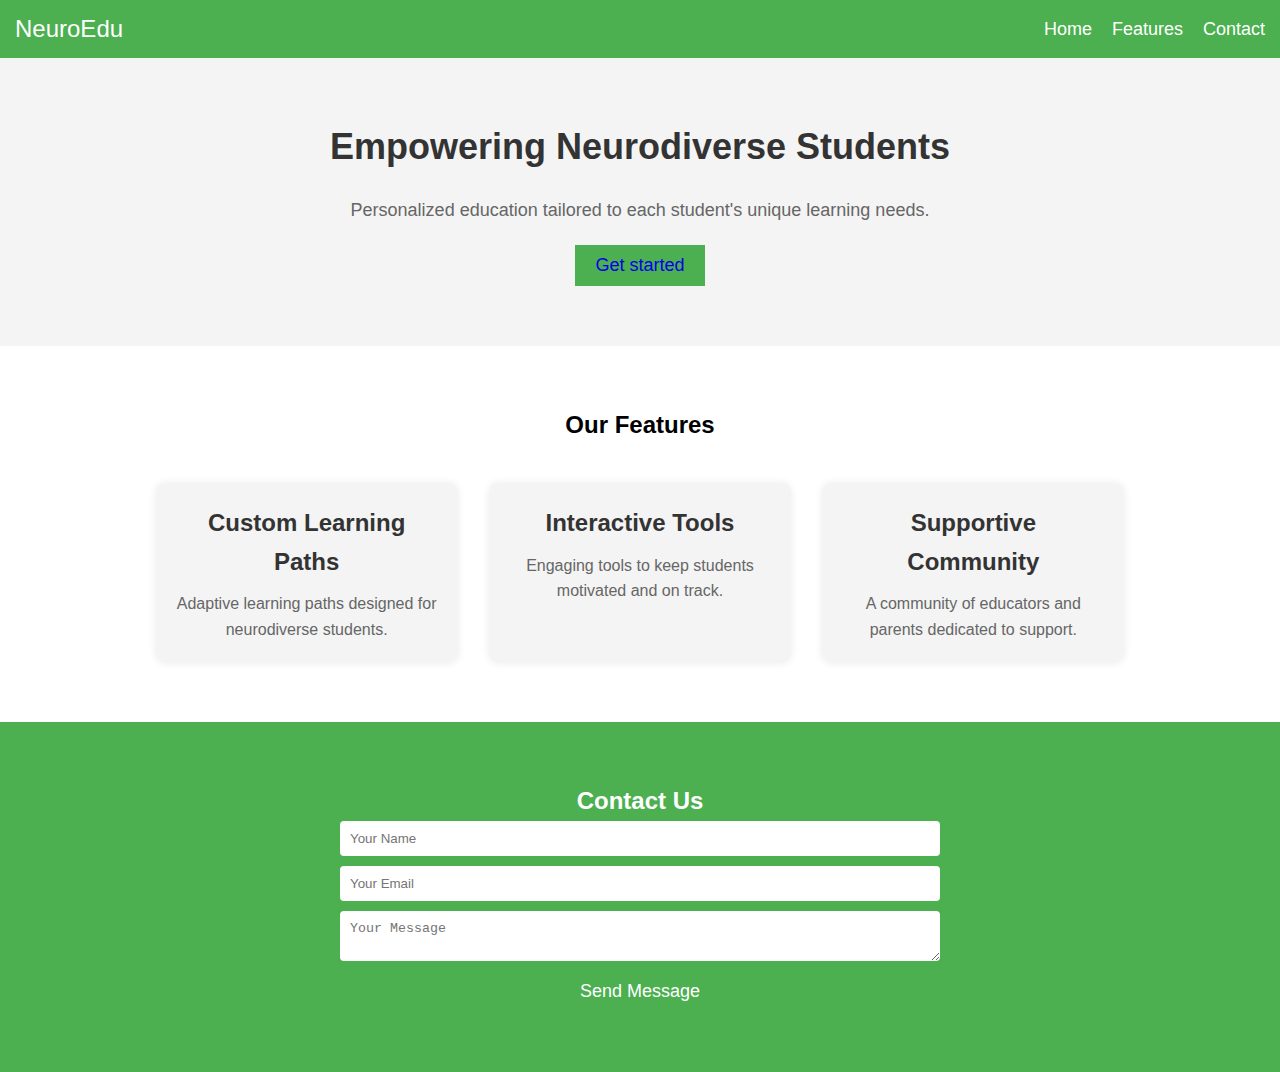
==== Main/index.html @ 61be8024 "first commit" ====
<!DOCTYPE html>
<html lang="en">

<head>
    <meta charset="UTF-8">
    <meta name="viewport" content="width=device-width, initial-scale=1.0">
    <title>Neurodiverse Education Platform</title>
    <link rel="stylesheet" href="styles.css">
</head>

<body>
    <div id="container">
        <!-- Navigation Bar -->
        <nav class="navbar">
            <div class="container">
                <a href="#" class="brand">NeuroEdu</a>
                <ul class="nav-links">
                    <li><a href="#home">Home</a></li>
                    <li><a href="#features">Features</a></li>
                    <li><a href="#contact">Contact</a></li>
                </ul>
            </div>
        </nav>

        <!-- Hero Section -->
        <section id="home" class="hero">
            <div class="container">
                <h1>Empowering Neurodiverse Students</h1>
                <p>Personalized education tailored to each student's unique learning needs.</p>
                <button class="cta-button"><a href="../GetStarted/Getstarted.html">Get started</a></button>
            </div>
        </section>

        <!-- Features Section -->
        <section id="features" class="features">
            <div class="container">
                <h2>Our Features</h2>
                <div class="feature-cards">
                    <div class="card">
                        <h3>Custom Learning Paths</h3>
                        <p>Adaptive learning paths designed for neurodiverse students.</p>
                    </div>
                    <div class="card">
                        <h3>Interactive Tools</h3>
                        <p>Engaging tools to keep students motivated and on track.</p>
                    </div>
                    <div class="card">
                        <h3>Supportive Community</h3>
                        <p>A community of educators and parents dedicated to support.</p>
                    </div>
                </div>
            </div>
        </section>

        <!-- Contact Section -->
        <section id="contact" class="contact">
            <div class="container">
                <h2>Contact Us</h2>
                <form id="contact-form">
                    <input type="text" id="name" placeholder="Your Name" required>
                    <input type="email" id="email" placeholder="Your Email" required>
                    <textarea id="message" placeholder="Your Message" required></textarea>
                    <button type="submit" class="cta-button">Send Message</button>
                </form>
            </div>
        </section>

        <script src="scripts.js"></script>
    </div>
</body>

</html>
---- Main/styles.css ----
/* Reset some default browser styles */
* {
 margin: 0;
 padding: 0;
 box-sizing: border-box;
}

a {
    text-decoration: none; /* Removes the underline */
}

a:focus {
    outline: none; /* Removes the blue focus outline */
}


body {
 font-family: Arial, sans-serif;
 line-height: 1.6;
}
body::-webkit-scrollbar {
 display: none;
}

/* Navigation Bar */
.navbar {
 background-color: #4caf50;
 padding: 10px 15px;
}

.navbar .container {
 display: flex;
 justify-content: space-between;
 align-items: center;
}

.brand {
 color: #fff;
 font-size: 24px;
 text-decoration: none;
}

.nav-links {
 list-style: none;
 display: flex;
}

.nav-links li {
 margin-left: 20px;
}

.nav-links a {
 color: #fff;
 text-decoration: none;
 font-size: 18px;
}

.nav-links a:hover {
 text-decoration: underline;
}

/* Hero Section */
.hero {
 background-color: #f4f4f4;
 padding: 60px 0;
 text-align: center;
}

.hero .container {
 max-width: 800px;
 margin: 0 auto;
}

.hero h1 {
 font-size: 36px;
 color: #333;
}

.hero p {
 font-size: 18px;
 color: #666;
 margin: 20px 0;
}

.cta-button {
 background-color: #4caf50;
 color: #fff;
 border: none;
 padding: 10px 20px;
 font-size: 18px;
 cursor: pointer;
 transition: background-color 0.3s;
 text-decoration: none;
 
}

.cta-button:hover {
 background-color: #45a049;
}

/* Features Section */
.features {
 padding: 60px 0;
 background-color: #fff;
 text-align: center;
}

.features .container {
 max-width: 1000px;
 margin: 0 auto;
}

.feature-cards {
 display: flex;
 justify-content: space-around;
 margin-top: 40px;
}

.card {
 background-color: #f4f4f4;
 padding: 20px;
 border-radius: 8px;
 width: 30%;
 box-shadow: 0 0 10px rgba(0, 0, 0, 0.1);
}

.card h3 {
 font-size: 24px;
 margin-bottom: 10px;
 color: #333;
}

.card p {
 font-size: 16px;
 color: #666;
}

/* Contact Section */
.contact {
 background-color: #4caf50;
 color: #fff;
 padding: 60px 0;
 text-align: center;
}

.contact .container {
 max-width: 600px;
 margin: 0 auto;
}

.contact form {
 display: flex;
 flex-direction: column;
 align-items: center;
}

.contact input,
.contact textarea {
 width: 100%;
 padding: 10px;
 margin-bottom: 10px;
 border: none;
 border-radius: 4px;
}

.contact button {
 width: 100%;
}

/* Responsive Styles */
@media (max-width: 768px) {
 .feature-cards {
  flex-direction: column;
  align-items: center;
 }

 .card {
  width: 80%;
  margin-bottom: 20px;
 }
}
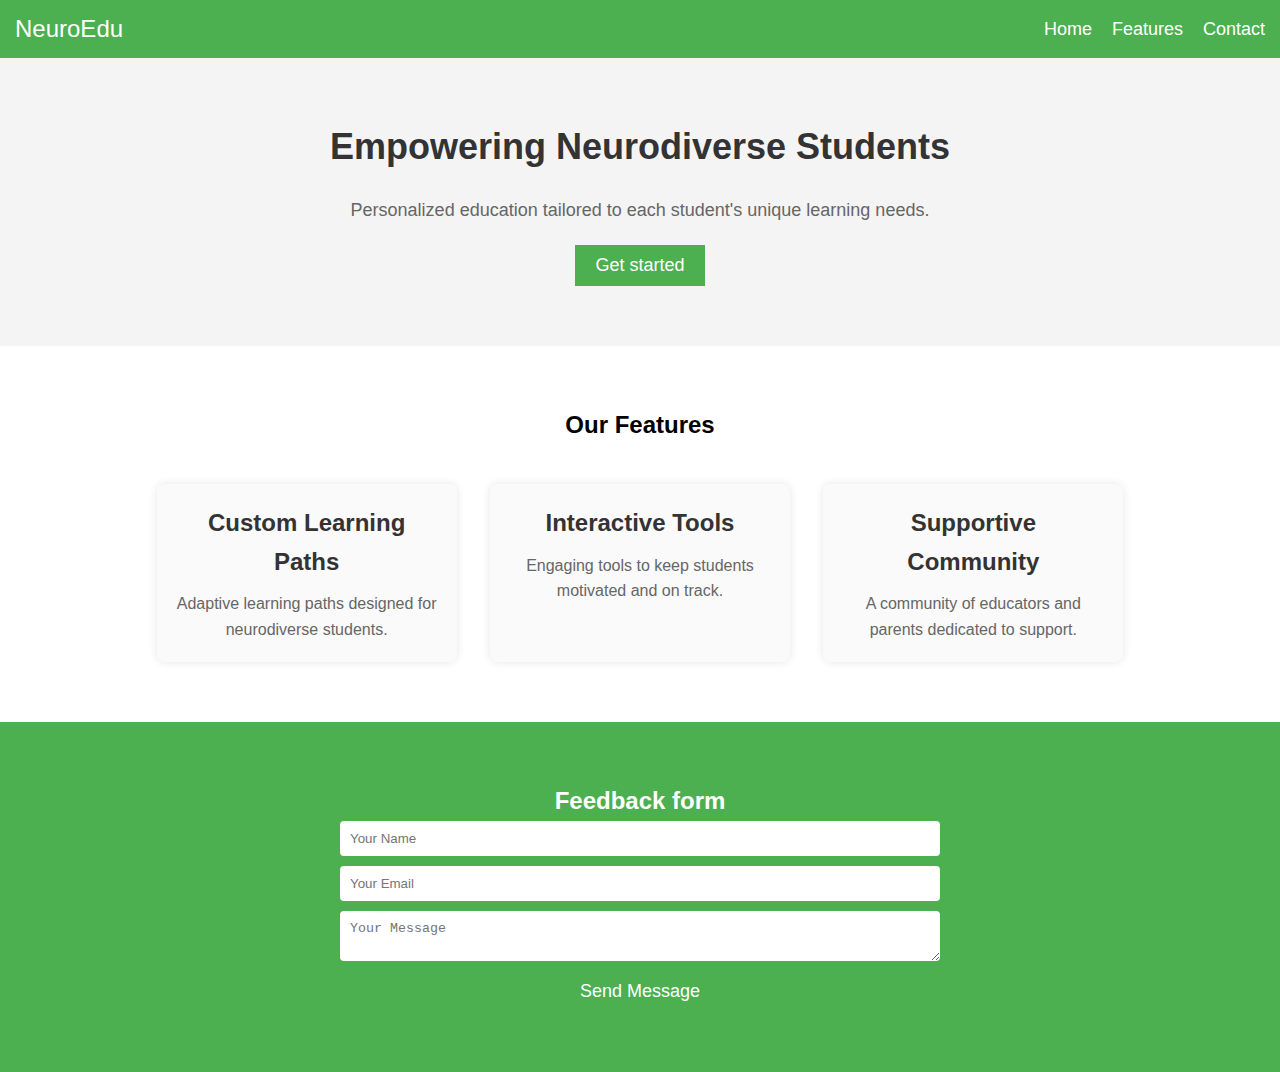
==== commit cbde1061: "dubi dubi" ====
--- a/Main/index.html
+++ b/Main/index.html
@@ -55,7 +55,7 @@
         <!-- Contact Section -->
         <section id="contact" class="contact">
             <div class="container">
-                <h2>Contact Us</h2>
+                <h2>Feedback form</h2>
                 <form id="contact-form">
                     <input type="text" id="name" placeholder="Your Name" required>
                     <input type="email" id="email" placeholder="Your Email" required>
--- a/Main/styles.css
+++ b/Main/styles.css
@@ -93,15 +93,22 @@
  text-decoration: none;
  
 }
+::-webkit-scrollbar{
+    display: none;
+}
+
+.cta-button a {
+    color: white;
+}
 
 .cta-button:hover {
- background-color: #45a049;
+ background-color: #27682a;
 }
 
 /* Features Section */
 .features {
  padding: 60px 0;
- background-color: #fff;
+ background-color: #ffffff82;
  text-align: center;
 }
 
@@ -117,12 +124,14 @@
 }
 
 .card {
- background-color: #f4f4f4;
+ background-color: #f4f4f46c;
  padding: 20px;
  border-radius: 8px;
  width: 30%;
  box-shadow: 0 0 10px rgba(0, 0, 0, 0.1);
 }
+
+
 
 .card h3 {
  font-size: 24px;
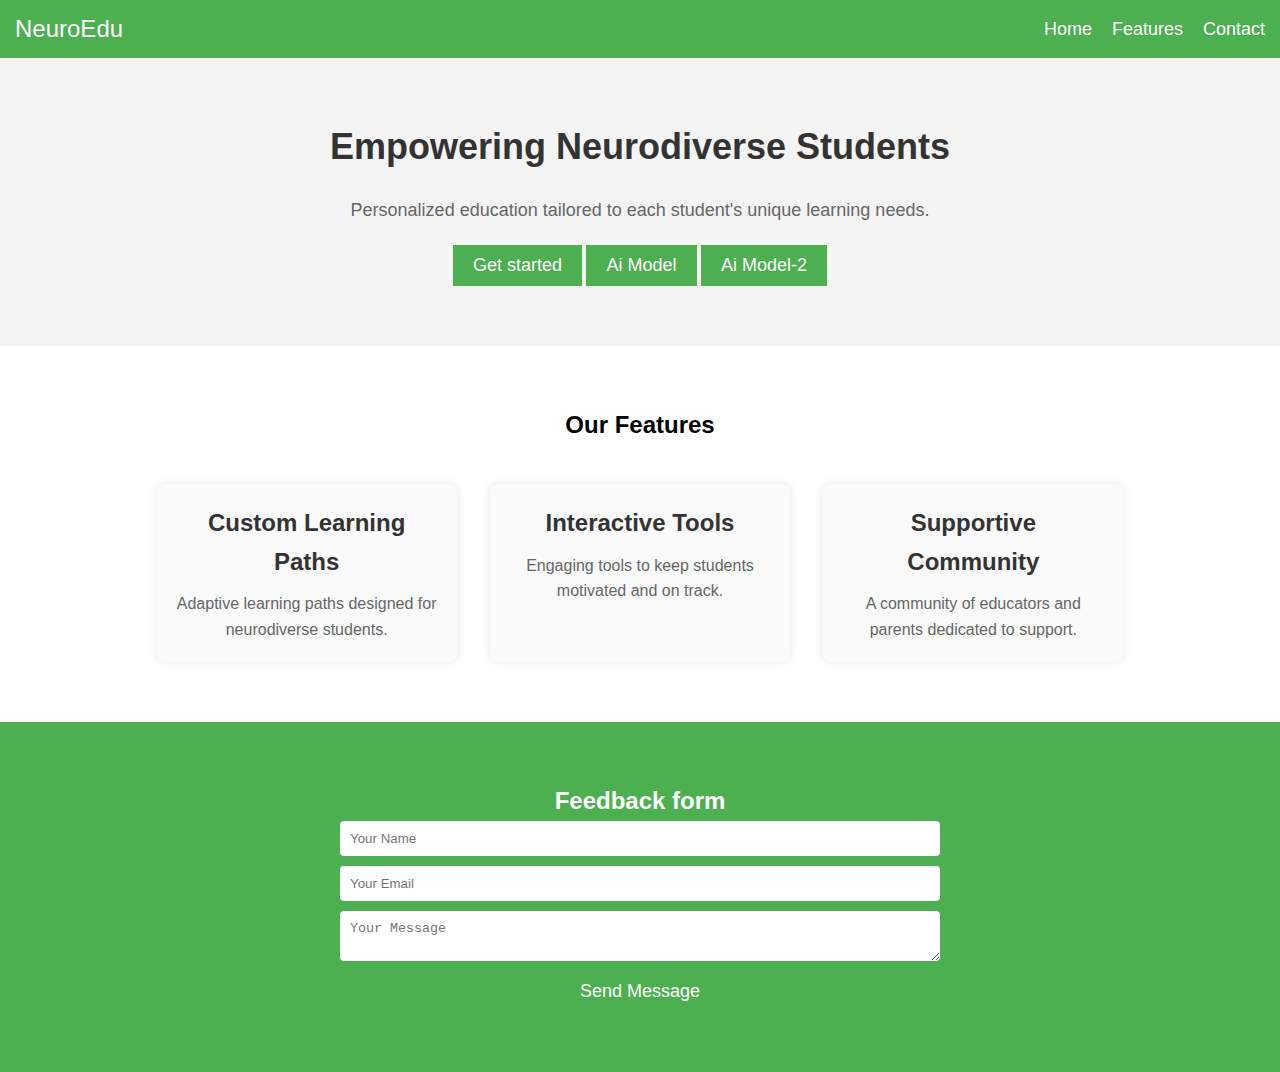
==== commit 43c63eb5: "dikkkt hai" ====
--- a/Main/index.html
+++ b/Main/index.html
@@ -28,6 +28,10 @@
                 <h1>Empowering Neurodiverse Students</h1>
                 <p>Personalized education tailored to each student's unique learning needs.</p>
                 <button class="cta-button"><a href="../GetStarted/Getstarted.html">Get started</a></button>
+                <button class="cta-button"><a href="https://github.com/Yaggggy/emotion-recognition">Ai
+                        Model</a></button>
+                <button class="cta-button"><a href="https://github.com/Yaggggy/content-filter-model">Ai
+                        Model-2</a></button>
             </div>
         </section>
 
